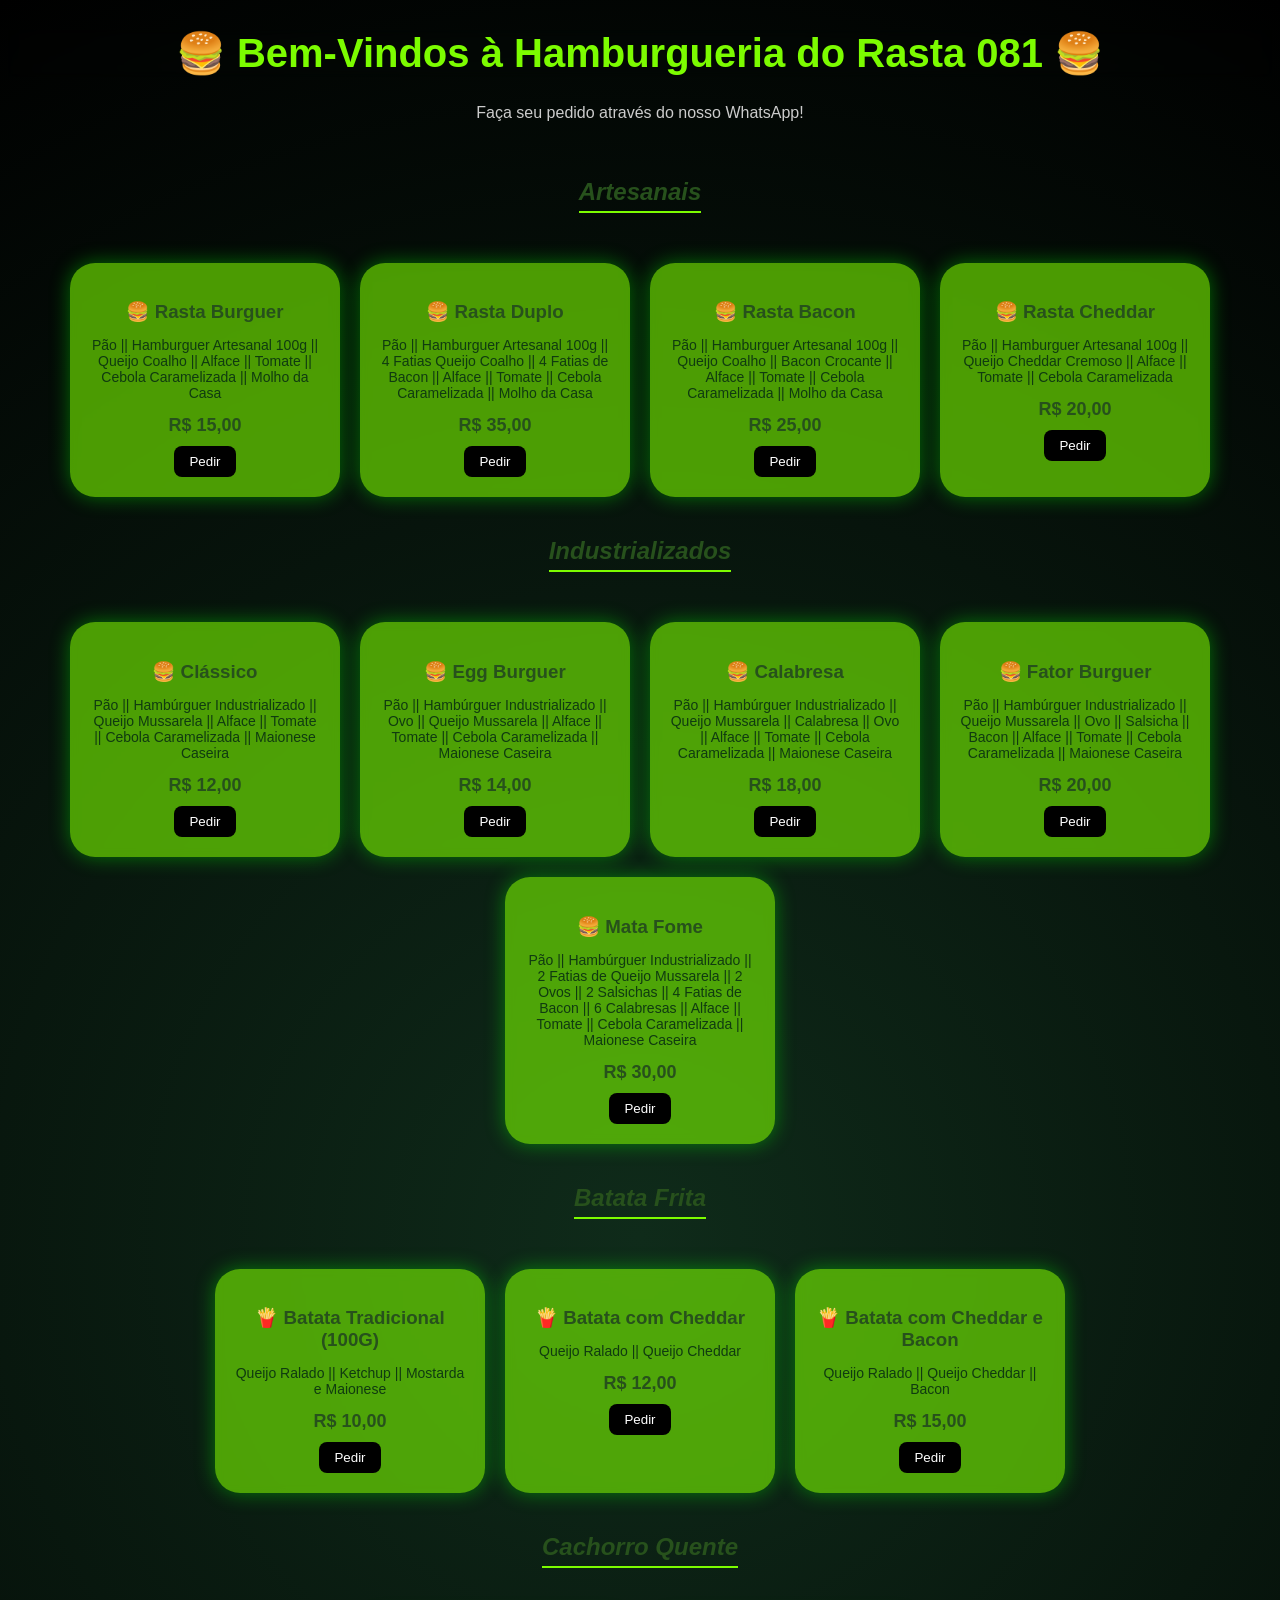
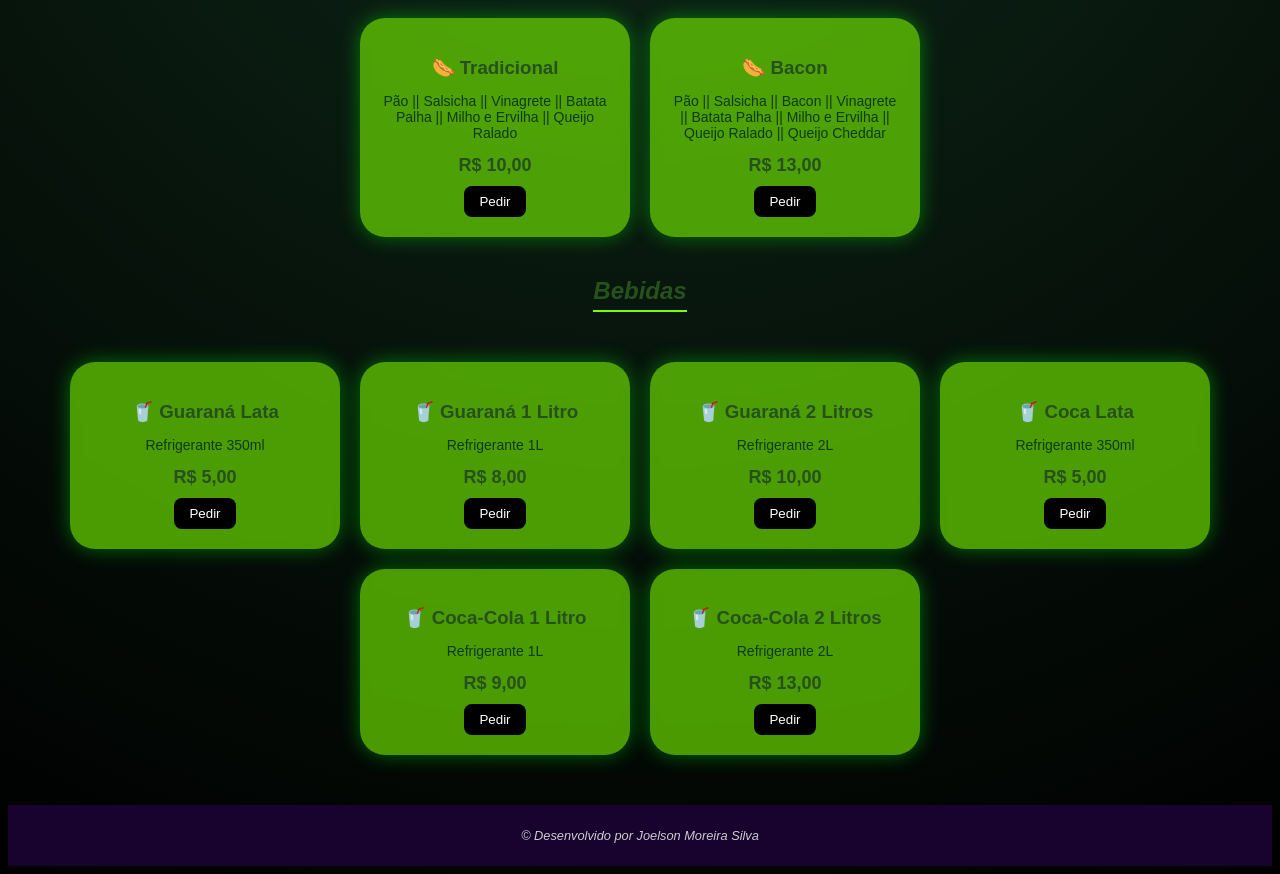
==== hamburgueria_do_rasta.html @ 717567da "commit hamburgueria_do_rasta Author: Joelson Moreira Silva <" ====
<!DOCTYPE html>
<html lang="pt-BR">
<head>
<meta charset="UTF-8">
<meta name="viewport" content="width=device-width, initial-scale=1.0">
<title>Hamburgueria do Rasta</title>
<link rel="stylesheet" href="style.css">


</head>

<body>

<h1>🍔 Bem-Vindos à Hamburgueria do Rasta 081 🍔</h1>
<p>Faça seu pedido através do nosso WhatsApp!</p>
<h2>Artesanais</h2>
<div id="menu" class="menu-section"></div>


<h2>Industrializados</h2>
<div id="industrializados" class="menu-section"></div>

<h2>Batata Frita</h2> 
<div id="batatas" class="menu-section"></div>

<h2>Cachorro Quente</h2>
<div id="hotdogs" class="menu-section"></div>

<h2>Bebidas</h2>
<div id="bebidas" class="menu-section"></div>







<footer>
    <p>© Desenvolvido por Joelson Moreira Silva</p>
</footer>
<script src="script.js"></script>
</body>
</html>
---- style.css ----
body {
    font-family: Arial, sans-serif;
    text-align: center;
    background: radial-gradient(circle, #0f2b1a, #000000);
    color: rgb(39, 81, 28);
}

h1 {
    margin-top: 30px;
    font-size: 40px;
    color: #7CFC00;
    backdrop-filter: blur(5px);
    
}

p {
    color: #ccc;
    text-align: center;

}

h2 {
    margin-top: 40px;
    font-style: italic;
    border-bottom: 2px solid #7CFC00;
    display: inline-block;
    padding-bottom: 5px;
}
.menu-section {
    display: flex;
    justify-content: center;
    flex-wrap: wrap;
    gap: 20px;
    margin-top: 30px;
}

.card {
    background: rgba(124, 252, 0, 0.6);
    padding: 20px;
    border-radius: 25px;
    width: 90%;
    max-width: 230px;
    box-shadow: 0 0 20px rgba(0,255,0,0.4);
    transition: 0.3s;
    backdrop-filter: blur(5px);
}

.card:hover {
    transform: scale(1.05);
}

.card h3 {
    margin-bottom: 10px;
    text-align: center;
}

.card p {
    font-size: 14px;
    color: #103b10;
}

.card strong {
    display: block;
    margin-top: 10px;
    font-size: 18px;
}

button {
    margin-top: 10px;
    padding: 8px 15px;
    border: none;
    border-radius: 8px;
    background: #000000;
    color: white;
    cursor: pointer;
    text-align: center;
}

button:hover {
    background: #145a1a;
}
@media (max-width: 600px) {

    h1 {
        font-size: 24px;
    }

    .card {
        width: 90%;
    }

    button {
        width: 100%;
    }

}
footer {
    font-size: 80%;
    font-style: italic;
    margin-top: 50px;
    padding: 10px;
    background: #17032e;
    color: #ccc; 
}
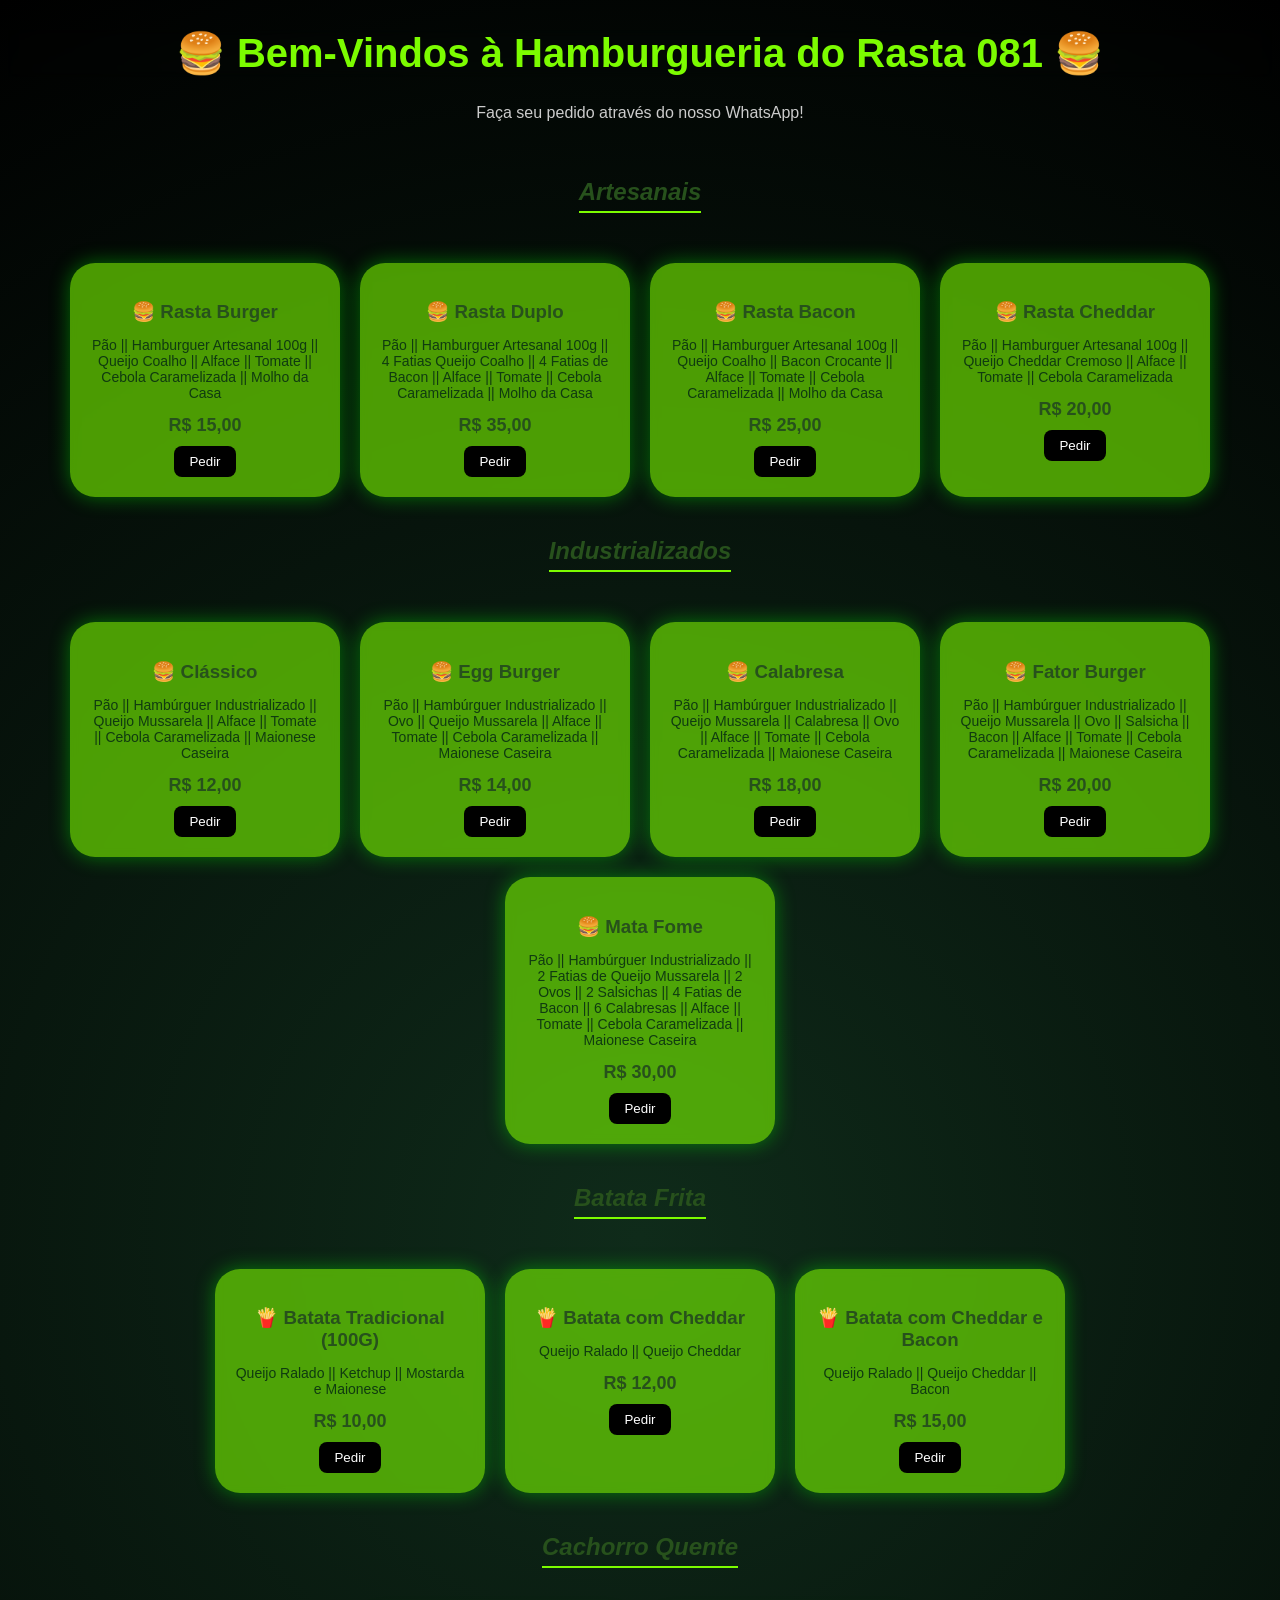
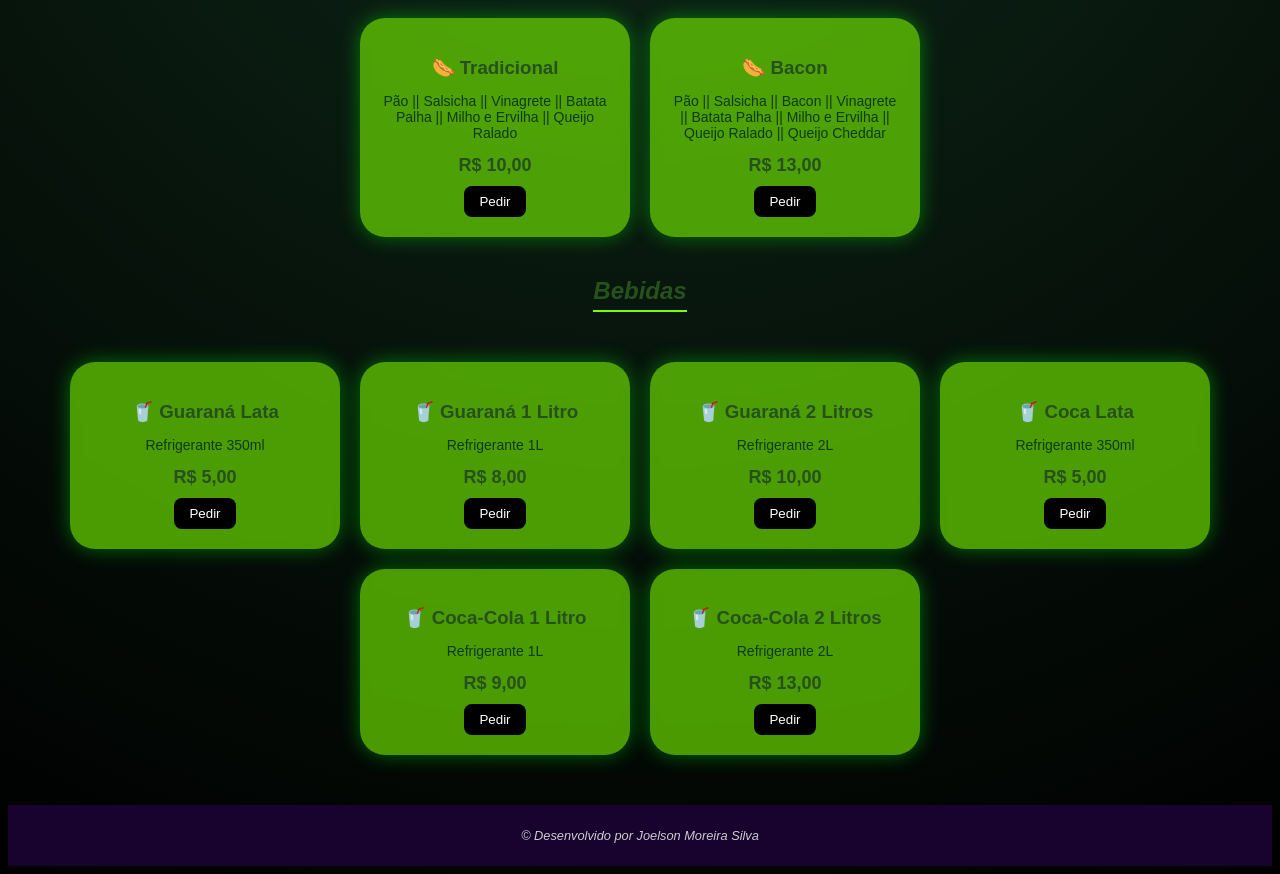
==== commit 9a7b5dd8: "commit files for the Hamburgueria do Rasta project." ====
--- a/hamburgueria_do_rasta.html
+++ b/hamburgueria_do_rasta.html
@@ -4,7 +4,7 @@
 <meta charset="UTF-8">
 <meta name="viewport" content="width=device-width, initial-scale=1.0">
 <title>Hamburgueria do Rasta</title>
-<link rel="stylesheet" href="style.css">
+<link rel="stylesheet" href="css/style.css">
 
 
 </head>
@@ -38,6 +38,6 @@
 <footer>
     <p>© Desenvolvido por Joelson Moreira Silva</p>
 </footer>
-<script src="script.js"></script>
+<script src="js/script.js"></script>
 </body>
 </html>
--- a/css/style.css
+++ b/css/style.css
@@ -0,0 +1,104 @@
+body {
+    font-family: Arial, sans-serif;
+    text-align: center;
+    background: radial-gradient(circle, #0f2b1a, #000000);
+    color: rgb(39, 81, 28);
+}
+
+h1 {
+    margin-top: 30px;
+    font-size: 40px;
+    color: #7CFC00;
+    backdrop-filter: blur(5px);
+    
+}
+
+p {
+    color: #ccc;
+    text-align: center;
+
+}
+
+h2 {
+    margin-top: 40px;
+    font-style: italic;
+    border-bottom: 2px solid #7CFC00;
+    display: inline-block;
+    padding-bottom: 5px;
+}
+.menu-section {
+    display: flex;
+    justify-content: center;
+    flex-wrap: wrap;
+    gap: 20px;
+    margin-top: 30px;
+}
+
+.card {
+    background: rgba(124, 252, 0, 0.6);
+    padding: 20px;
+    border-radius: 25px;
+    width: 90%;
+    max-width: 230px;
+    box-shadow: 0 0 20px rgba(0,255,0,0.4);
+    transition: 0.3s;
+    backdrop-filter: blur(5px);
+}
+
+.card:hover {
+    transform: scale(1.05);
+}
+
+.card h3 {
+    margin-bottom: 10px;
+    text-align: center;
+}
+
+.card p {
+    font-size: 14px;
+    color: #103b10;
+}
+
+.card strong {
+    display: block;
+    margin-top: 10px;
+    font-size: 18px;
+}
+
+button {
+    margin-top: 10px;
+    padding: 8px 15px;
+    border: none;
+    border-radius: 8px;
+    background: #000000;
+    color: white;
+    cursor: pointer;
+    text-align: center;
+}
+
+button:hover {
+    background: #145a1a;
+}
+@media (max-width: 600px) {
+
+    h1 {
+        font-size: 24px;
+    }
+
+    .card {
+        width: 90%;
+    }
+
+    button {
+        width: 100%;
+    }
+
+}
+footer {
+    font-size: 80%;
+    font-style: italic;
+    margin-top: 50px;
+    padding: 10px;
+    background: #17032e;
+    color: #ccc; 
+}
